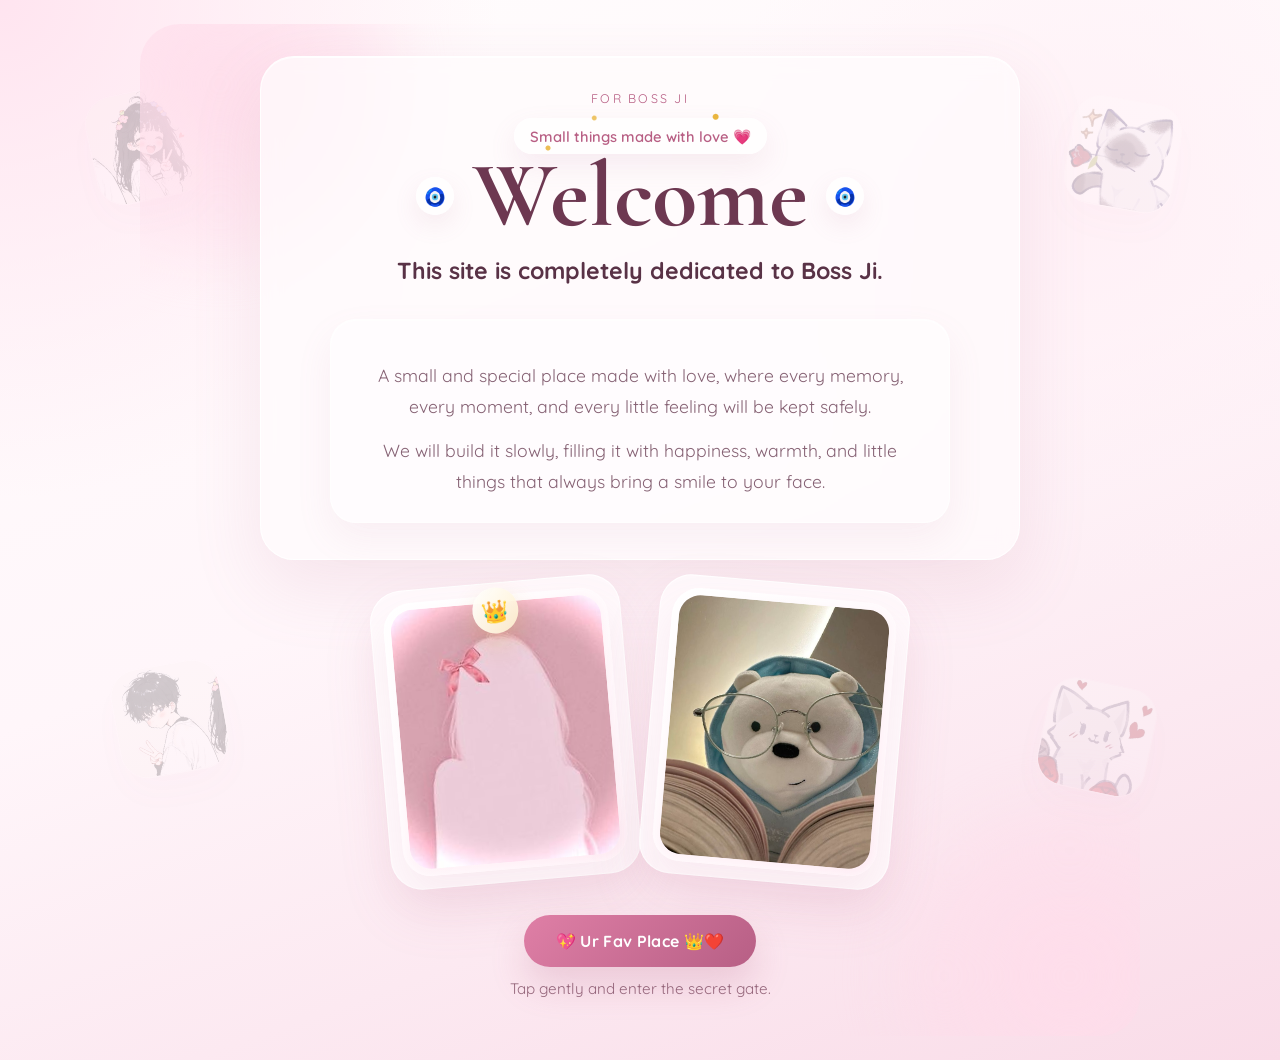
==== index.html @ 2df54b45 "Initial commit" ====
<!DOCTYPE html>
<html lang="en">
  <head>
    <meta charset="UTF-8" />
    <meta name="viewport" content="width=device-width, initial-scale=1.0" />
    <title>Welcome Boss Ji</title>
    <link rel="preconnect" href="https://fonts.googleapis.com" />
    <link rel="preconnect" href="https://fonts.gstatic.com" crossorigin />
    <link
      href="https://fonts.googleapis.com/css2?family=Cormorant+Garamond:wght@500;600;700&family=Quicksand:wght@400;500;600;700&display=swap"
      rel="stylesheet"
    />
    <link rel="stylesheet" href="style.css" />
  </head>
  <body class="welcome-page">
    <div class="cursor-spotlight" id="cursorSpotlight" aria-hidden="true"></div>
    <div class="custom-cursor" id="customCursor" aria-hidden="true">
      <span class="custom-cursor-bow">&#127872;</span>
    </div>
    <div class="memory-floats" aria-hidden="true">
      <img class="float-icon float-boy" src="assets/background-icons/match-boy.jpg" alt="" />
      <img class="float-icon float-girl" src="assets/background-icons/match-girl.jpg" alt="" />
      <img class="float-icon float-cat-sleep" src="assets/background-icons/match-cat-sleep.jpg" alt="" />
      <img class="float-icon float-cat-love" src="assets/background-icons/match-cat-love.jpg" alt="" />
    </div>
    <main class="page-shell">
      <section class="hero-card">
        <div class="hero-glow hero-glow-left" aria-hidden="true"></div>
        <div class="hero-glow hero-glow-right" aria-hidden="true"></div>
        <div class="hero-stack">
          <div class="hero-content">
            <div class="hero-text-panel">
              <div class="hero-banner">
                <p class="hero-kicker">For Boss Ji</p>
                <div class="hero-tag-wrap">
                  <div class="hero-tag-sparkles" id="tagSparkles" aria-hidden="true"></div>
                  <div class="hero-tag" id="rotatingTag" aria-live="polite">
                  A little place made only for you &#10024;
                  </div>
                </div>
                <div class="welcome-title-wrap">
                  <span class="welcome-orbit welcome-orbit-left" aria-hidden="true">&#129535;</span>
                  <h1>Welcome</h1>
                  <span class="welcome-orbit welcome-orbit-right" aria-hidden="true">&#129535;</span>
                </div>
                <p class="hero-subtitle">This site is completely dedicated to Boss Ji.</p>
              </div>
              <div class="hero-copy-panel">
                <p class="hero-copy">
                  A small and special place made with love, where every memory,
                  every moment, and every little feeling will be kept safely.
                </p>
                <p class="hero-copy hero-copy-soft">
                  We will build it slowly, filling it with happiness, warmth, and
                  little things that always bring a smile to your face.
                </p>
              </div>
            </div>
          </div>

          <div class="hero-visual" aria-label="Boss Ji memories">
            <div class="visual-strip">
              <div class="visual-card">
                <figure class="photo-frame featured-photo">
                  <span class="crown-badge" aria-hidden="true">&#128081;</span>
                  <img src="assets/boss-ji-pink.jpg" alt="Soft pink portrait illustration" />
                </figure>
              </div>

              <div class="visual-card">
                <figure class="photo-frame">
                  <img src="assets/boss-ji-bear.jpg" alt="Cute teddy with glasses reading a book" />
                </figure>
              </div>
            </div>
          </div>

          <div class="cta-row">
            <button class="main-button" id="openPassword" type="button">
              &#128150; Ur Fav Place &#128081;&#10084;&#65039;
            </button>
            <p class="button-note">Tap gently and enter the secret gate.</p>
          </div>
        </div>
      </section>
    </main>

    <div class="modal-backdrop hidden" id="passwordModal" aria-hidden="true">
      <section
        class="password-card"
        role="dialog"
        aria-modal="true"
        aria-labelledby="passwordTitle"
      >
        <button class="close-button" id="closePassword" type="button" aria-label="Close">
          &times;
        </button>
        <p class="modal-kicker">A tiny secret gate</p>
        <h2 id="passwordTitle">Enter the password</h2>
        <p class="modal-copy">
          A special place deserves a special key. Enter the password to continue.
        </p>
        <form id="passwordForm" class="password-form">
          <label class="sr-only" for="passwordInput">Password</label>
          <input
            id="passwordInput"
            name="password"
            type="password"
            placeholder="Enter password"
            autocomplete="current-password"
          />
          <button class="main-button small" type="submit">Open &#10024;</button>
          <p class="error-message" id="passwordError" aria-live="polite"></p>
        </form>
      </section>
    </div>

    <script src="script.js"></script>
  </body>
</html>
---- style.css ----
:root {
  --bg-rose: #fff6fa;
  --bg-blush: #f9dce8;
  --bg-cream: #fffdfd;
  --paper: rgba(255, 250, 252, 0.92);
  --paper-strong: #ffffff;
  --accent-100: #ffe7f1;
  --accent-200: #f5c6d8;
  --accent-400: #d9799f;
  --accent-500: #b85f84;
  --accent-700: #6d3851;
  --gold-500: #d9a63b;
  --text-main: #593246;
  --text-soft: #866274;
  --shadow-soft: 0 28px 70px rgba(193, 118, 151, 0.14);
}

* {
  box-sizing: border-box;
}

html {
  min-height: 100%;
}

body {
  margin: 0;
  min-height: 100vh;
  font-family: "Quicksand", sans-serif;
  color: var(--text-main);
}

.memory-floats {
  position: fixed;
  inset: 0;
  pointer-events: none;
  z-index: 0;
}

.float-icon {
  position: absolute;
  width: 110px;
  height: 110px;
  object-fit: cover;
  border-radius: 28px;
  opacity: 0.2;
  filter: saturate(0.95);
  box-shadow: 0 18px 34px rgba(193, 118, 151, 0.1);
  border: 1px solid rgba(255, 255, 255, 0.55);
}

.float-boy {
  top: 10%;
  left: 7%;
  transform: rotate(-12deg);
}

.float-girl {
  top: 11%;
  right: 8%;
  transform: rotate(10deg);
}

.float-cat-sleep {
  bottom: 14%;
  left: 9%;
  transform: rotate(-10deg);
}

.float-cat-love {
  bottom: 12%;
  right: 10%;
  transform: rotate(12deg);
}

.welcome-page,
.coming-soon-page {
  background:
    radial-gradient(circle at top left, rgba(255, 227, 239, 0.95), transparent 30%),
    radial-gradient(circle at 85% 20%, rgba(255, 240, 246, 0.9), transparent 28%),
    linear-gradient(160deg, var(--bg-cream) 0%, var(--bg-rose) 48%, var(--bg-blush) 100%);
}

.cursor-spotlight {
  position: fixed;
  top: 0;
  left: 0;
  width: 240px;
  height: 240px;
  border-radius: 50%;
  pointer-events: none;
  background: radial-gradient(
    circle,
    rgba(126, 211, 255, 0.52) 0%,
    rgba(126, 211, 255, 0.3) 28%,
    rgba(126, 211, 255, 0.16) 48%,
    rgba(126, 211, 255, 0.05) 68%,
    rgba(126, 211, 255, 0) 78%
  );
  filter: blur(4px);
  transform: translate(-50%, -50%);
  opacity: 0;
  transition: opacity 180ms ease;
  z-index: 1;
}

.cursor-spotlight.is-visible {
  opacity: 1;
}

.custom-cursor {
  position: fixed;
  top: 0;
  left: 0;
  width: 28px;
  height: 28px;
  display: grid;
  place-items: center;
  pointer-events: none;
  transform: translate(-18%, -22%);
  opacity: 0;
  z-index: 30;
  transition: opacity 140ms ease, transform 140ms ease;
}

.custom-cursor.is-visible {
  opacity: 1;
}

.custom-cursor.is-clicking {
  transform: translate(-18%, -22%) scale(0.92);
}

.custom-cursor-bow {
  display: block;
  font-size: 22px;
  line-height: 1;
  filter: drop-shadow(0 3px 8px rgba(184, 95, 132, 0.3));
}

.page-shell,
.coming-soon-shell {
  min-height: 100vh;
  display: grid;
  place-items: center;
  padding: 24px 22px;
}

.hero-card,
.coming-soon-card,
.password-card {
  position: relative;
  width: min(100%, 1200px);
  border-radius: 40px;
}

.hero-card {
  width: min(100%, 1000px);
  padding: 32px 24px 38px;
  overflow: hidden;
  z-index: 2;
}

.hero-card::before,
.coming-soon-card::before,
.password-card::before {
  content: none;
}

.hero-kicker,
.modal-kicker {
  margin: 0 0 12px;
  letter-spacing: 0.18em;
  text-transform: uppercase;
  font-size: 0.78rem;
  color: var(--accent-500);
}

.hero-tag {
  display: inline-flex;
  align-items: center;
  justify-content: center;
  min-height: 36px;
  padding: 8px 16px;
  border-radius: 999px;
  background: rgba(255, 255, 255, 0.8);
  color: var(--accent-500);
  font-size: 0.92rem;
  font-weight: 600;
  box-shadow: 0 12px 28px rgba(192, 112, 149, 0.12);
  transition:
    opacity 220ms ease,
    transform 220ms ease;
}

.hero-tag-wrap {
  position: relative;
  display: inline-flex;
  justify-content: center;
}

.hero-tag-sparkles {
  position: absolute;
  inset: -12px -18px;
  pointer-events: none;
  opacity: 0;
}

.hero-tag-sparkles.is-active {
  opacity: 1;
}

.hero-tag-sparkles::before,
.hero-tag-sparkles::after {
  content: "";
  position: absolute;
  width: 14px;
  height: 14px;
  background:
    radial-gradient(circle, rgba(255, 255, 255, 0.98) 0 24%, transparent 26%),
    linear-gradient(rgba(233, 178, 53, 1), rgba(233, 178, 53, 1)) center / 3px 100% no-repeat,
    linear-gradient(rgba(233, 178, 53, 1), rgba(233, 178, 53, 1)) center / 100% 3px no-repeat;
  filter: drop-shadow(0 0 10px rgba(233, 178, 53, 0.88));
  transform: scale(0.4) rotate(0deg);
  opacity: 0;
}

.hero-tag-sparkles.is-active::before {
  top: -2px;
  right: 8px;
  animation: sparkle-burst 700ms ease forwards;
}

.hero-tag-sparkles.is-active::after {
  bottom: 0;
  left: 10px;
  animation: sparkle-burst 700ms ease 90ms forwards;
}

.hero-tag-sparkles.is-active {
  background:
    radial-gradient(circle at 18% 70%, rgba(233, 178, 53, 0.85) 0 2px, transparent 3px),
    radial-gradient(circle at 76% 18%, rgba(233, 178, 53, 0.95) 0 2.4px, transparent 3.5px),
    radial-gradient(circle at 84% 72%, rgba(255, 255, 255, 0.95) 0 1.8px, transparent 3px),
    radial-gradient(circle at 34% 20%, rgba(233, 178, 53, 0.75) 0 1.8px, transparent 3px);
}

.hero-tag.is-changing {
  opacity: 0.25;
  transform: translateY(4px);
}

@keyframes sparkle-burst {
  0% {
    opacity: 0;
    transform: scale(0.35) rotate(0deg);
  }

  25% {
    opacity: 1;
    transform: scale(1) rotate(18deg);
  }

  100% {
    opacity: 0;
    transform: scale(0.55) translateY(-8px) rotate(28deg);
  }
}

@keyframes float-orbit {
  0%,
  100% {
    transform: translateY(0);
  }

  50% {
    transform: translateY(-7px);
  }
}

h1,
h2 {
  margin: 0;
  font-family: "Cormorant Garamond", serif;
  color: var(--accent-700);
}

.hero-card h1,
.coming-soon-card h1 {
  font-size: clamp(3.2rem, 9vw, 5.8rem);
  line-height: 0.9;
}

.hero-subtitle {
  margin: 18px 0 0;
  max-width: 520px;
  font-size: clamp(1.1rem, 2.5vw, 1.45rem);
  font-weight: 700;
  color: var(--text-main);
}

.hero-copy,
.modal-copy {
  margin: 18px 0 0;
  max-width: 580px;
  font-size: clamp(1rem, 2vw, 1.1rem);
  line-height: 1.8;
  color: var(--text-soft);
}

.hero-copy-soft {
  margin-top: 12px;
  max-width: 540px;
}

.welcome-title-wrap {
  position: relative;
  display: inline-flex;
  align-items: center;
  justify-content: center;
  gap: 18px;
}

.welcome-orbit {
  display: inline-grid;
  place-items: center;
  width: 38px;
  height: 38px;
  border-radius: 50%;
  background: rgba(255, 255, 255, 0.72);
  box-shadow: 0 10px 24px rgba(193, 118, 151, 0.12);
  font-size: 1.1rem;
  animation: float-orbit 2.8s ease-in-out infinite;
}

.welcome-orbit-right {
  animation-delay: 1.2s;
}

.hero-copy-panel {
  width: min(100%, 620px);
  margin: 24px auto 0;
  padding: 22px 22px 24px;
  border-radius: 26px;
  background: rgba(255, 255, 255, 0.38);
  border: 1px solid rgba(255, 255, 255, 0.62);
  box-shadow:
    0 16px 36px rgba(193, 118, 151, 0.09),
    inset 0 1px 0 rgba(255, 255, 255, 0.65);
}

.hero-copy-panel .hero-copy {
  margin-left: auto;
  margin-right: auto;
}

.hero-glow {
  position: absolute;
  width: 360px;
  height: 360px;
  border-radius: 50%;
  background: radial-gradient(circle, rgba(255, 220, 234, 0.9), rgba(255, 220, 234, 0));
  filter: blur(26px);
  pointer-events: none;
}

.hero-glow-left {
  top: -120px;
  left: -100px;
}

.hero-glow-right {
  right: -110px;
  bottom: -120px;
}

.hero-stack {
  position: relative;
  z-index: 2;
  display: flex;
  flex-direction: column;
  align-items: center;
  gap: 22px;
  width: 100%;
}

.hero-content {
  width: 100%;
  text-align: center;
  padding: 0;
  display: flex;
  justify-content: center;
}

.hero-text-panel {
  width: min(100%, 760px);
  max-width: 760px;
  padding: 34px 34px 36px;
  border-radius: 34px;
  background: rgba(255, 251, 253, 0.74);
  border: 1px solid rgba(255, 255, 255, 0.78);
  backdrop-filter: blur(10px);
  box-shadow:
    0 26px 70px rgba(193, 118, 151, 0.14),
    inset 0 1px 0 rgba(255, 255, 255, 0.78);
}

.hero-banner {
  position: relative;
  max-width: 100%;
  padding: 0 0 10px;
  display: flex;
  flex-direction: column;
  align-items: center;
}

.hero-kicker,
.hero-subtitle,
.hero-copy,
.hero-copy-soft,
.button-note {
  text-align: center;
}

.hero-tag {
  margin-inline: auto;
}

.hero-banner::before {
  content: none;
}

.cta-row {
  margin-top: 10px;
  display: grid;
  justify-items: center;
  position: relative;
  z-index: 3;
}

.hero-visual {
  position: relative;
  width: 100%;
  max-width: 520px;
  padding: 0;
  display: flex;
  justify-content: center;
}

.visual-card {
  background: rgba(255, 251, 253, 0.86);
  border: 1px solid rgba(255, 255, 255, 0.84);
  border-radius: 32px;
  box-shadow: 0 24px 54px rgba(193, 118, 151, 0.12);
  padding: 12px;
  transition: transform 180ms ease;
}

.visual-strip {
  display: grid;
  grid-template-columns: repeat(2, minmax(0, 1fr));
  gap: 18px;
  align-items: center;
  justify-content: center;
}

.visual-strip .visual-card:first-child {
  transform: rotate(-5deg);
}

.visual-strip .visual-card:last-child {
  transform: rotate(5deg);
}

.photo-frame {
  position: relative;
  margin: 0;
  width: 100%;
  aspect-ratio: 0.82 / 1;
  border-radius: 28px;
  padding: 7px;
  background: linear-gradient(135deg, rgba(255, 255, 255, 0.98), rgba(255, 236, 244, 0.9));
  box-shadow:
    0 20px 38px rgba(193, 118, 151, 0.1),
    inset 0 1px 8px rgba(255, 255, 255, 0.8);
}

.photo-frame img {
  display: block;
  width: 100%;
  height: 100%;
  object-fit: cover;
  border-radius: 22px;
}

.featured-photo {
  transform: none;
}

.crown-badge {
  position: absolute;
  top: -8px;
  left: 50%;
  transform: translateX(-50%) rotate(-4deg);
  display: grid;
  place-items: center;
  width: 46px;
  height: 46px;
  border-radius: 50%;
  background: linear-gradient(135deg, rgba(255, 255, 255, 0.98), rgba(255, 240, 203, 0.9));
  color: var(--gold-500);
  font-size: 1.35rem;
  box-shadow: 0 12px 24px rgba(217, 166, 59, 0.24);
}

.main-button {
  margin-top: 0;
  border: 0;
  border-radius: 999px;
  background: linear-gradient(135deg, #df7fa6, #b75f85);
  color: #fff;
  padding: 16px 32px;
  font-size: 1rem;
  font-weight: 700;
  font-family: inherit;
  letter-spacing: 0.02em;
  box-shadow: 0 18px 35px rgba(183, 95, 133, 0.22);
  cursor: pointer;
  transition:
    transform 180ms ease,
    box-shadow 180ms ease,
    filter 180ms ease;
}

.main-button:hover,
.main-button:focus-visible {
  transform: translateY(-2px) scale(1.01);
  box-shadow: 0 22px 40px rgba(186, 93, 135, 0.3);
  filter: saturate(1.08);
  outline: none;
}

.button-note {
  margin: 12px 0 0;
  font-size: 0.95rem;
  color: rgba(111, 56, 81, 0.72);
}

.main-button.small {
  width: 100%;
  margin-top: 8px;
}

.modal-backdrop {
  position: fixed;
  inset: 0;
  display: grid;
  place-items: center;
  padding: 18px;
  background: rgba(111, 56, 81, 0.28);
  backdrop-filter: blur(10px);
  z-index: 10;
}

.modal-backdrop.hidden {
  display: none;
}

.password-card {
  width: min(100%, 440px);
  padding: 34px 24px 28px;
  text-align: center;
  background: rgba(255, 250, 252, 0.92);
  border: 1px solid rgba(255, 255, 255, 0.84);
  box-shadow: var(--shadow-soft);
}

.close-button {
  position: absolute;
  top: 16px;
  right: 16px;
  width: 36px;
  height: 36px;
  border-radius: 50%;
  border: 0;
  background: rgba(255, 240, 246, 0.96);
  color: var(--accent-700);
  font-size: 1.5rem;
  cursor: pointer;
}

.password-form {
  margin-top: 20px;
}

.password-form input {
  width: 100%;
  border: 1px solid rgba(184, 95, 132, 0.22);
  border-radius: 18px;
  background: rgba(255, 255, 255, 0.84);
  padding: 14px 16px;
  font: inherit;
  color: var(--text-main);
  transition: border-color 180ms ease, box-shadow 180ms ease;
}

.password-form input:focus {
  outline: none;
  border-color: rgba(184, 95, 132, 0.62);
  box-shadow: 0 0 0 4px rgba(229, 126, 167, 0.14);
}

.error-message {
  min-height: 1.4em;
  margin: 12px 4px 0;
  color: #8e4a3d;
  font-size: 0.94rem;
}

.coming-soon-card {
  width: min(100%, 680px);
  padding: 88px 32px;
  text-align: center;
  background: rgba(255, 249, 252, 0.8);
  border: 1px solid rgba(255, 255, 255, 0.85);
  box-shadow: 0 20px 50px rgba(192, 112, 149, 0.12);
}

.coming-soon-card h1 {
  max-width: 560px;
  margin: 0 auto;
}

.sr-only {
  position: absolute;
  width: 1px;
  height: 1px;
  padding: 0;
  margin: -1px;
  overflow: hidden;
  clip: rect(0, 0, 0, 0);
  white-space: nowrap;
  border: 0;
}

@media (max-width: 640px) {
  .float-icon {
    width: 74px;
    height: 74px;
    opacity: 0.16;
    border-radius: 22px;
  }

  .float-boy {
    top: 8%;
    left: 3%;
  }

  .float-girl {
    top: 9%;
    right: 3%;
  }

  .float-cat-sleep {
    bottom: 18%;
    left: 4%;
  }

  .float-cat-love {
    bottom: 18%;
    right: 4%;
  }

  .cursor-spotlight {
    width: 190px;
    height: 190px;
  }

  .hero-card {
    padding: 16px 0 24px;
  }

  .hero-stack {
    gap: 22px;
  }

  .hero-content {
    padding: 10px 2px 0;
  }

  .hero-text-panel {
    width: min(100%, 100%);
    padding: 26px 18px 28px;
  }

  .welcome-title-wrap {
    gap: 10px;
  }

  .welcome-orbit {
    width: 32px;
    height: 32px;
    font-size: 1rem;
  }

  .hero-copy-panel {
    padding: 18px 16px 20px;
  }

  .hero-subtitle,
  .hero-copy,
  .hero-copy-soft {
    margin-left: auto;
    margin-right: auto;
  }

  .hero-visual {
    padding: 0;
    max-width: 320px;
  }

  .visual-strip {
    grid-template-columns: 1fr;
    gap: 14px;
  }

  .visual-card {
    max-width: 330px;
    margin-inline: auto;
    transform: none !important;
  }

  .mini-note {
    text-align: center;
  }

  .hero-copy,
  .modal-copy {
    line-height: 1.7;
  }

  .main-button {
    width: 100%;
  }

  .cta-row {
    display: grid;
    justify-items: center;
  }
}

@media (hover: hover) and (pointer: fine) {
  body,
  button,
  input,
  a,
  textarea,
  select {
    cursor: none !important;
  }
}
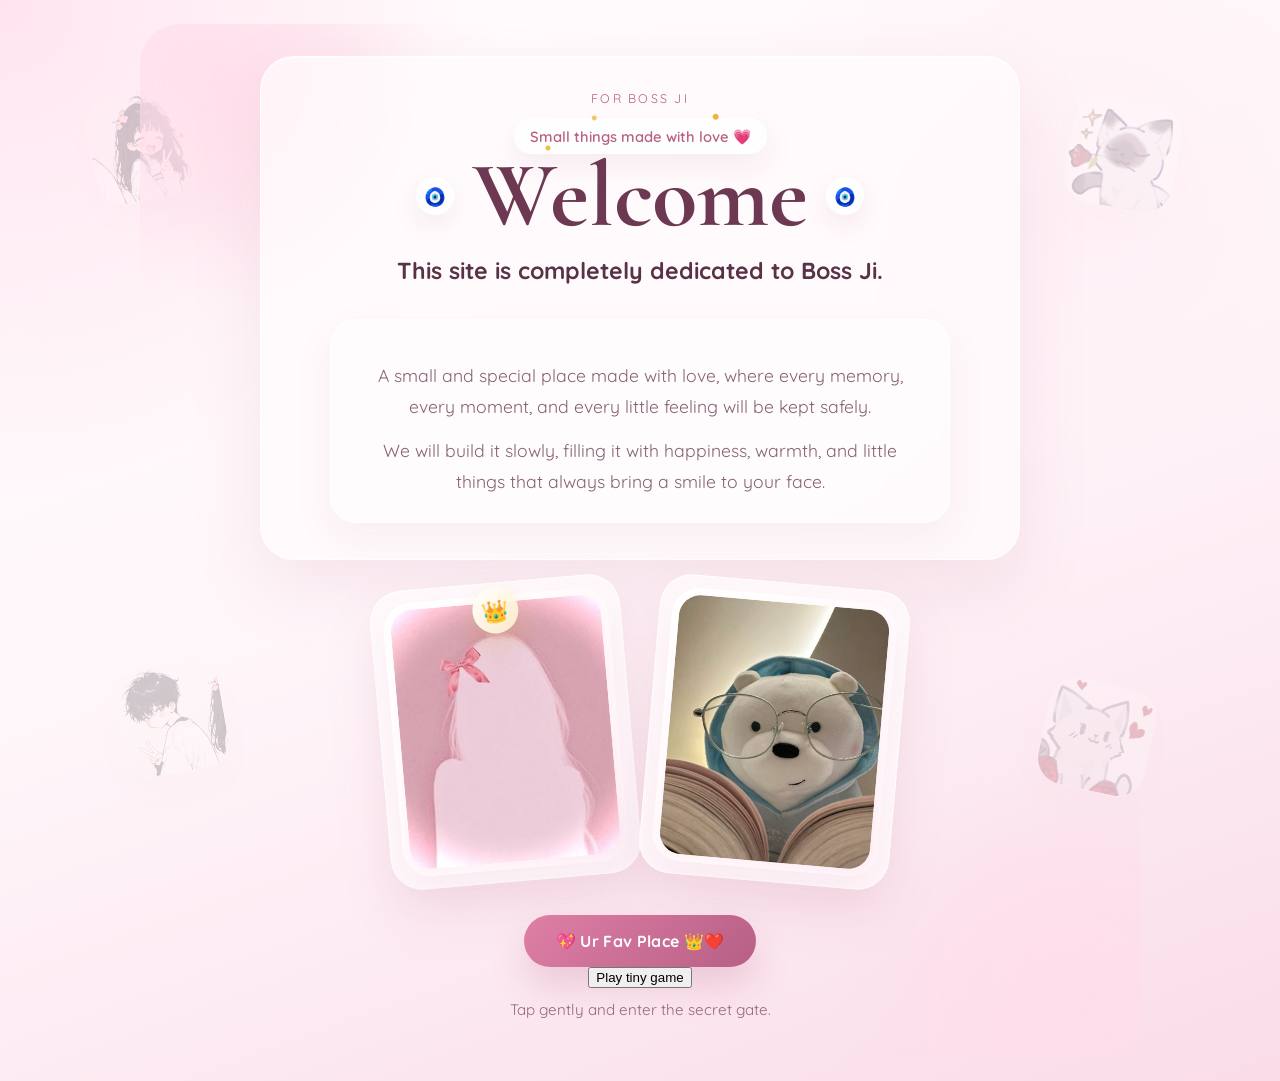
==== commit c4d015b2: "Update index.html" ====
--- a/index.html
+++ b/index.html
@@ -79,6 +79,9 @@
             <button class="main-button" id="openPassword" type="button">
               &#128150; Ur Fav Place &#128081;&#10084;&#65039;
             </button>
+            <button class="mini-game-button" id="openLoveGame" type="button">
+              Play tiny game
+            </button>
             <p class="button-note">Tap gently and enter the secret gate.</p>
           </div>
         </div>
@@ -115,6 +118,35 @@
       </section>
     </div>
 
+    <div class="modal-backdrop hidden" id="loveGameModal" aria-hidden="true">
+      <section
+        class="game-card"
+        role="dialog"
+        aria-modal="true"
+        aria-labelledby="loveGameTitle"
+      >
+        <button class="close-button" id="closeLoveGame" type="button" aria-label="Close">
+          &times;
+        </button>
+        <div class="game-screen" id="loveQuestionScreen">
+          <p class="modal-kicker">Tiny truth test</p>
+          <h2 id="loveGameTitle">U love me?</h2>
+          <div class="game-arena" id="gameArena">
+            <button class="game-choice yes-choice" id="yesChoice" type="button">
+              Yes
+            </button>
+            <button class="game-choice no-choice" id="noChoice" type="button">
+              No
+            </button>
+          </div>
+        </div>
+        <div class="game-screen hidden" id="promiseScreen">
+          <p class="modal-kicker">Congratulations</p>
+          <h2>Ur promise is alive</h2>
+        </div>
+      </section>
+    </div>
+
     <script src="script.js"></script>
   </body>
 </html>
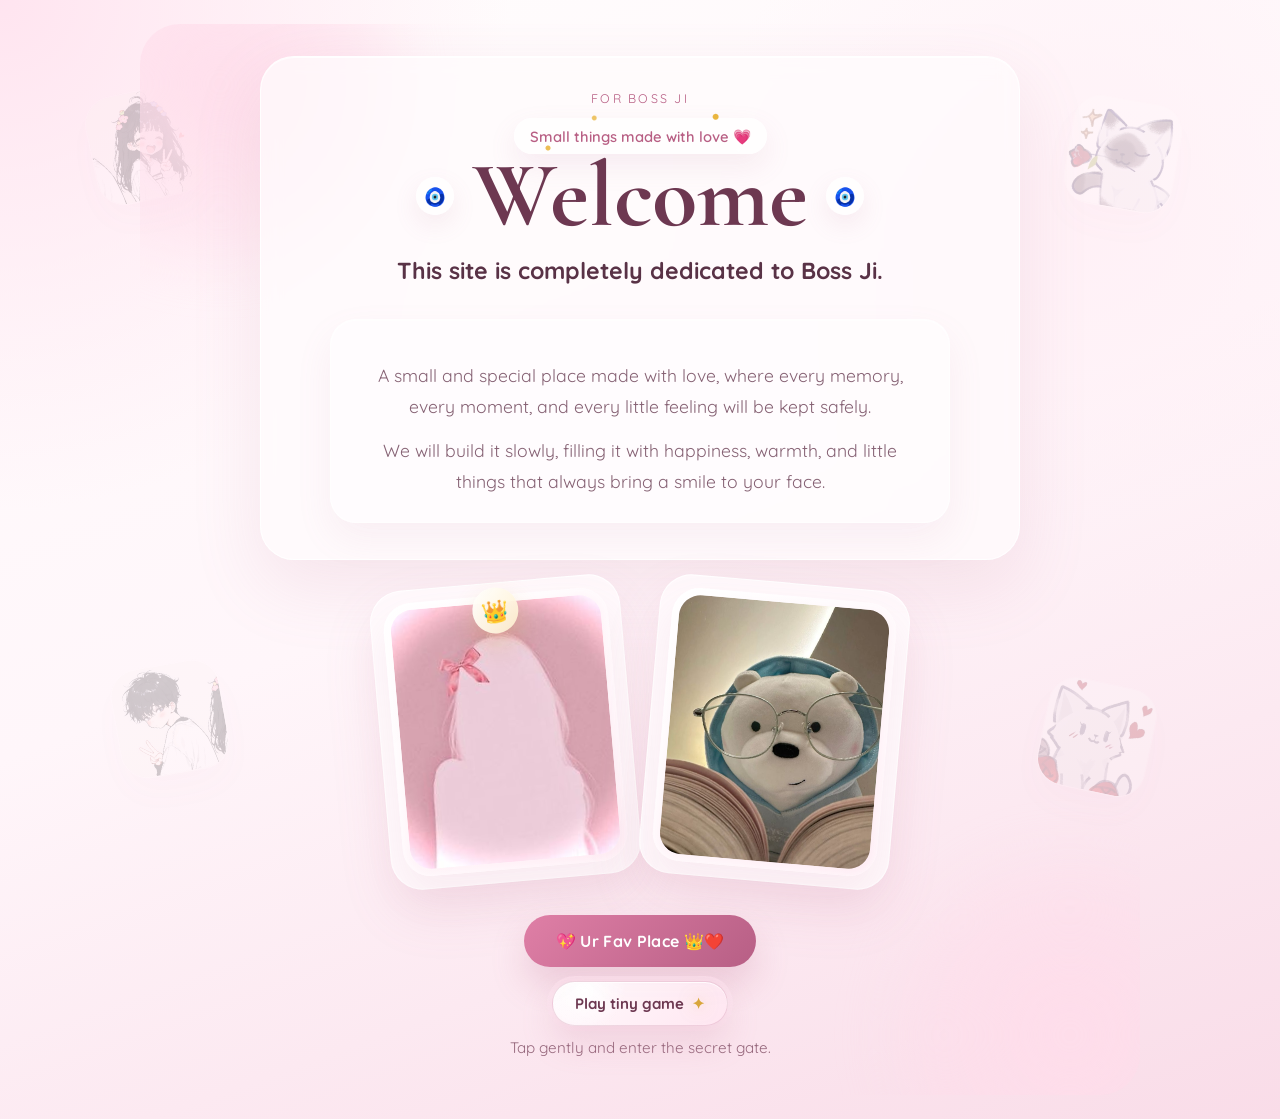
==== commit f61375d7: "Add files via upload" ====
--- a/index.html
+++ b/index.html
@@ -79,9 +79,13 @@
             <button class="main-button" id="openPassword" type="button">
               &#128150; Ur Fav Place &#128081;&#10084;&#65039;
             </button>
-            <button class="mini-game-button" id="openLoveGame" type="button">
-              Play tiny game
-            </button>
+            <a class="mini-game-button" href="game.html">
+              <span class="pulse-ring pulse-ring-one" aria-hidden="true"></span>
+              <span class="pulse-ring pulse-ring-two" aria-hidden="true"></span>
+              <span class="pulse-ring pulse-ring-three" aria-hidden="true"></span>
+              <span class="mini-game-button-text">Play tiny game</span>
+              <span class="mini-game-button-spark" aria-hidden="true">&#10022;</span>
+            </a>
             <p class="button-note">Tap gently and enter the secret gate.</p>
           </div>
         </div>
@@ -118,35 +122,6 @@
       </section>
     </div>
 
-    <div class="modal-backdrop hidden" id="loveGameModal" aria-hidden="true">
-      <section
-        class="game-card"
-        role="dialog"
-        aria-modal="true"
-        aria-labelledby="loveGameTitle"
-      >
-        <button class="close-button" id="closeLoveGame" type="button" aria-label="Close">
-          &times;
-        </button>
-        <div class="game-screen" id="loveQuestionScreen">
-          <p class="modal-kicker">Tiny truth test</p>
-          <h2 id="loveGameTitle">U love me?</h2>
-          <div class="game-arena" id="gameArena">
-            <button class="game-choice yes-choice" id="yesChoice" type="button">
-              Yes
-            </button>
-            <button class="game-choice no-choice" id="noChoice" type="button">
-              No
-            </button>
-          </div>
-        </div>
-        <div class="game-screen hidden" id="promiseScreen">
-          <p class="modal-kicker">Congratulations</p>
-          <h2>Ur promise is alive</h2>
-        </div>
-      </section>
-    </div>
-
     <script src="script.js"></script>
   </body>
 </html>
--- a/style.css
+++ b/style.css
@@ -546,6 +546,124 @@
   color: rgba(111, 56, 81, 0.72);
 }
 
+.mini-game-button {
+  position: relative;
+  isolation: isolate;
+  display: inline-flex;
+  align-items: center;
+  justify-content: center;
+  margin-top: 14px;
+  border: 1px solid rgba(184, 95, 132, 0.22);
+  border-radius: 999px;
+  background:
+    radial-gradient(circle at 18% 20%, rgba(255, 255, 255, 0.95), transparent 28%),
+    linear-gradient(135deg, rgba(255, 255, 255, 0.86), rgba(255, 229, 241, 0.86));
+  color: var(--accent-700);
+  padding: 12px 22px;
+  font-family: inherit;
+  font-size: 0.94rem;
+  font-weight: 700;
+  text-decoration: none;
+  overflow: visible;
+  box-shadow:
+    0 16px 34px rgba(193, 118, 151, 0.2),
+    0 0 0 5px rgba(255, 231, 241, 0.44),
+    inset 0 1px 0 rgba(255, 255, 255, 0.8);
+  cursor: pointer;
+  transition:
+    transform 180ms ease,
+    box-shadow 180ms ease,
+    background 180ms ease;
+  animation: button-breathe 2.6s ease-in-out infinite;
+}
+
+.mini-game-button:hover,
+.mini-game-button:focus-visible {
+  transform: translateY(-2px);
+  background: rgba(255, 255, 255, 0.94);
+  box-shadow: 0 16px 30px rgba(193, 118, 151, 0.16);
+  outline: none;
+}
+
+.mini-game-button-text,
+.mini-game-button-spark {
+  position: relative;
+  z-index: 2;
+}
+
+.mini-game-button-spark {
+  display: inline-block;
+  margin-left: 8px;
+  color: var(--gold-500);
+  filter: drop-shadow(0 0 8px rgba(217, 166, 59, 0.5));
+  animation: sparkle-twirl 1.8s ease-in-out infinite;
+}
+
+.pulse-ring {
+  position: absolute;
+  inset: -10px;
+  z-index: -1;
+  border-radius: inherit;
+  border: 2px solid rgba(198, 88, 134, 0.6);
+  box-shadow: 0 0 22px rgba(216, 111, 153, 0.34);
+  opacity: 0;
+  pointer-events: none;
+  animation: soft-ring 2.1s ease-out infinite;
+}
+
+.pulse-ring-two {
+  animation-delay: 0.8s;
+}
+
+.pulse-ring-three {
+  animation-delay: 1.6s;
+}
+
+@keyframes soft-ring {
+  0% {
+    opacity: 0.9;
+    transform: scale(0.94);
+  }
+
+  45% {
+    opacity: 0.42;
+  }
+
+  70%,
+  100% {
+    opacity: 0;
+    transform: scale(1.82);
+  }
+}
+
+@keyframes sparkle-twirl {
+  0%,
+  100% {
+    transform: translateY(0) rotate(0deg) scale(1);
+  }
+
+  50% {
+    transform: translateY(-2px) rotate(20deg) scale(1.16);
+  }
+}
+
+@keyframes button-breathe {
+  0%,
+  100% {
+    box-shadow:
+      0 12px 26px rgba(193, 118, 151, 0.1),
+      inset 0 1px 0 rgba(255, 255, 255, 0.8);
+  }
+
+  50% {
+    box-shadow:
+      0 20px 42px rgba(193, 118, 151, 0.3),
+      0 0 0 8px rgba(255, 221, 237, 0.62),
+      0 0 26px rgba(220, 113, 156, 0.3),
+      inset 0 1px 0 rgba(255, 255, 255, 0.9);
+  }
+}
+
 .main-button.small {
   width: 100%;
   margin-top: 8px;
@@ -573,6 +691,461 @@
   background: rgba(255, 250, 252, 0.92);
   border: 1px solid rgba(255, 255, 255, 0.84);
   box-shadow: var(--shadow-soft);
+}
+
+.game-card {
+  position: relative;
+  width: min(100%, 500px);
+  min-height: 360px;
+  padding: 36px 24px 28px;
+  border-radius: 36px;
+  text-align: center;
+  overflow: hidden;
+  background:
+    radial-gradient(circle at 12% 10%, rgba(255, 232, 243, 0.96), transparent 36%),
+    radial-gradient(circle at 86% 16%, rgba(241, 226, 255, 0.86), transparent 32%),
+    linear-gradient(145deg, rgba(255, 250, 252, 0.96), rgba(255, 241, 247, 0.93));
+  border: 1px solid rgba(255, 255, 255, 0.84);
+  box-shadow: var(--shadow-soft);
+}
+
+.game-page {
+  background:
+    radial-gradient(circle at 18% 12%, rgba(255, 227, 239, 0.96), transparent 30%),
+    radial-gradient(circle at 82% 22%, rgba(241, 226, 255, 0.78), transparent 28%),
+    radial-gradient(circle at 50% 92%, rgba(255, 238, 246, 0.95), transparent 34%),
+    linear-gradient(160deg, var(--bg-cream) 0%, var(--bg-rose) 48%, var(--bg-blush) 100%);
+}
+
+.game-page-shell {
+  position: relative;
+  min-height: 100vh;
+  display: grid;
+  place-items: center;
+  padding: 34px 22px;
+}
+
+.back-link {
+  position: fixed;
+  top: 20px;
+  left: 20px;
+  z-index: 4;
+  display: inline-flex;
+  align-items: center;
+  justify-content: center;
+  min-height: 42px;
+  padding: 10px 18px;
+  border-radius: 999px;
+  background: rgba(255, 255, 255, 0.76);
+  border: 1px solid rgba(184, 95, 132, 0.16);
+  color: var(--accent-700);
+  text-decoration: none;
+  font-weight: 800;
+  box-shadow: 0 14px 28px rgba(193, 118, 151, 0.1);
+}
+
+.game-card-wide {
+  width: min(100%, 780px);
+  min-height: 620px;
+  padding: 58px 34px 42px;
+}
+
+.game-card::before {
+  content: "";
+  position: absolute;
+  inset: 12px;
+  border-radius: 28px;
+  border: 1px solid rgba(255, 255, 255, 0.58);
+  pointer-events: none;
+}
+
+.game-card::after {
+  content: "";
+  position: absolute;
+  width: 150px;
+  height: 150px;
+  right: -56px;
+  bottom: -54px;
+  border-radius: 50%;
+  background: radial-gradient(circle, rgba(255, 215, 232, 0.74), transparent 68%);
+  pointer-events: none;
+}
+
+.game-screen {
+  position: relative;
+  z-index: 2;
+}
+
+.game-card h2 {
+  font-size: clamp(2.4rem, 9vw, 4.2rem);
+  line-height: 0.96;
+}
+
+.game-card h1 {
+  margin: 0;
+  font-family: "Cormorant Garamond", serif;
+  color: var(--accent-700);
+  font-size: clamp(3.6rem, 12vw, 7.2rem);
+  line-height: 0.86;
+}
+
+.game-copy {
+  max-width: 330px;
+  margin: 14px auto 0;
+  color: rgba(111, 56, 81, 0.72);
+  font-size: 0.98rem;
+  line-height: 1.6;
+}
+
+.promise-note {
+  width: min(100%, 560px);
+  margin: 24px auto 0;
+  padding: 22px 24px;
+  border-radius: 28px;
+  background: rgba(255, 255, 255, 0.62);
+  border: 1px solid rgba(255, 255, 255, 0.78);
+  box-shadow:
+    0 18px 42px rgba(193, 118, 151, 0.1),
+    inset 0 1px 0 rgba(255, 255, 255, 0.78);
+}
+
+.promise-note p {
+  margin: 0;
+  font-family: "Cormorant Garamond", serif;
+  color: var(--accent-700);
+  font-size: clamp(1.35rem, 4vw, 2rem);
+  font-weight: 700;
+  line-height: 1.25;
+}
+
+.promise-note p + p {
+  margin-top: 12px;
+}
+
+.game-screen.hidden {
+  display: none;
+}
+
+.game-arena {
+  position: relative;
+  width: min(100%, 390px);
+  height: 190px;
+  margin: 28px auto 0;
+  border-radius: 28px;
+  background:
+    radial-gradient(circle at 74% 22%, rgba(255, 255, 255, 0.82), transparent 16%),
+    radial-gradient(circle at 20% 25%, rgba(255, 231, 241, 0.96), transparent 32%),
+    linear-gradient(135deg, rgba(255, 255, 255, 0.72), rgba(255, 236, 244, 0.6));
+  border: 1px solid rgba(184, 95, 132, 0.14);
+  overflow: hidden;
+  box-shadow:
+    inset 0 1px 0 rgba(255, 255, 255, 0.82),
+    0 16px 34px rgba(193, 118, 151, 0.08);
+}
+
+.game-arena-large {
+  width: min(100%, 620px);
+  height: 330px;
+  margin-top: 34px;
+}
+
+.arena-heart {
+  position: absolute;
+  color: rgba(184, 95, 132, 0.44);
+  font-size: 1.65rem;
+  text-shadow: 0 0 16px rgba(255, 179, 210, 0.7);
+  animation: heart-float 3.2s ease-in-out infinite;
+}
+
+.arena-heart-one {
+  left: 12%;
+  top: 18%;
+}
+
+.arena-heart-two {
+  right: 16%;
+  top: 20%;
+  animation-delay: 0.7s;
+}
+
+.arena-heart-three {
+  left: 46%;
+  bottom: 14%;
+  animation-delay: 1.4s;
+}
+
+.arena-heart-four {
+  right: 38%;
+  bottom: 26%;
+  animation-delay: 2s;
+}
+
+@keyframes heart-float {
+  0%,
+  100% {
+    transform: translateY(0) scale(1);
+    opacity: 0.5;
+  }
+
+  50% {
+    transform: translateY(-13px) scale(1.18);
+    opacity: 0.82;
+  }
+}
+
+.game-choice {
+  position: absolute;
+  min-width: 104px;
+  min-height: 48px;
+  border: 0;
+  border-radius: 999px;
+  padding: 12px 22px;
+  font-family: inherit;
+  font-size: 1rem;
+  font-weight: 800;
+  color: #fff;
+  box-shadow: 0 14px 28px rgba(183, 95, 133, 0.2);
+  transition:
+    left 170ms ease,
+    top 170ms ease,
+    transform 160ms ease,
+    box-shadow 160ms ease;
+}
+
+.game-choice:hover,
+.game-choice:focus-visible {
+  transform: translateY(-2px);
+  box-shadow: 0 18px 34px rgba(183, 95, 133, 0.27);
+  outline: none;
+}
+
+.yes-choice {
+  left: 18%;
+  top: 50%;
+  background: linear-gradient(135deg, #f19ab9, #c86c92);
+}
+
+.yes-choice::after {
+  content: "\1F608";
+  position: absolute;
+  right: -10px;
+  top: -14px;
+  display: grid;
+  place-items: center;
+  width: 34px;
+  height: 34px;
+  border-radius: 50%;
+  background: rgba(255, 255, 255, 0.94);
+  box-shadow: 0 10px 24px rgba(111, 56, 81, 0.18);
+  font-size: 1.12rem;
+  opacity: 0;
+  transform: scale(0.35) rotate(-18deg);
+  transition:
+    opacity 90ms ease,
+    transform 120ms ease;
+}
+
+.yes-choice.is-devil::after {
+  opacity: 1;
+  transform: scale(1) rotate(8deg);
+}
+
+.no-choice {
+  right: 18%;
+  top: 50%;
+  background: linear-gradient(135deg, #a479d9, #6e589d);
+}
+
+#promiseScreen {
+  display: grid;
+  min-height: 270px;
+  place-content: center;
+  overflow: hidden;
+}
+
+#promiseScreen.hidden {
+  display: none;
+}
+
+.bloom-burst {
+  position: absolute;
+  inset: 0;
+  pointer-events: none;
+  z-index: -1;
+}
+
+.bloom {
+  position: absolute;
+  left: 50%;
+  top: 52%;
+  width: 13px;
+  height: 13px;
+  border-radius: 50%;
+  background: #e77fac;
+  box-shadow:
+    0 0 16px rgba(231, 127, 172, 0.8),
+    0 0 30px rgba(255, 214, 231, 0.9);
+  opacity: 0;
+  animation: bloom-pop 1.9s ease-out infinite;
+}
+
+.bloom-two {
+  background: #d9a63b;
+  animation-delay: 0.08s;
+  --bloom-x: -116px;
+  --bloom-y: -92px;
+}
+
+.bloom-three {
+  background: #c28bee;
+  animation-delay: 0.16s;
+  --bloom-x: 128px;
+  --bloom-y: -88px;
+}
+
+.bloom-four {
+  background: #ff9fc3;
+  animation-delay: 0.24s;
+  --bloom-x: -150px;
+  --bloom-y: 20px;
+}
+
+.bloom-five {
+  background: #ffd6e7;
+  animation-delay: 0.32s;
+  --bloom-x: 146px;
+  --bloom-y: 30px;
+}
+
+.bloom-six {
+  background: #d9a63b;
+  animation-delay: 0.4s;
+  --bloom-x: -76px;
+  --bloom-y: 118px;
+}
+
+.bloom-seven {
+  background: #e77fac;
+  animation-delay: 0.48s;
+  --bloom-x: 86px;
+  --bloom-y: 124px;
+}
+
+.bloom-eight {
+  background: #ffffff;
+  animation-delay: 0.56s;
+  --bloom-x: 0;
+  --bloom-y: -138px;
+}
+
+.bloom-nine {
+  background: #c28bee;
+  animation-delay: 0.64s;
+  --bloom-x: -190px;
+  --bloom-y: -28px;
+}
+
+.bloom-ten {
+  background: #ff9fc3;
+  animation-delay: 0.72s;
+  --bloom-x: 190px;
+  --bloom-y: -18px;
+}
+
+.bloom-eleven {
+  background: #ffffff;
+  animation-delay: 0.8s;
+  --bloom-x: -48px;
+  --bloom-y: -184px;
+}
+
+.bloom-twelve {
+  background: #d9a63b;
+  animation-delay: 0.88s;
+  --bloom-x: 54px;
+  --bloom-y: -182px;
+}
+
+.bloom-thirteen {
+  background: #e77fac;
+  animation-delay: 0.96s;
+  --bloom-x: -224px;
+  --bloom-y: 50px;
+}
+
+.bloom-fourteen {
+  background: #c28bee;
+  animation-delay: 1.04s;
+  --bloom-x: 226px;
+  --bloom-y: 58px;
+}
+
+.bloom-fifteen {
+  background: #ffd6e7;
+  animation-delay: 1.12s;
+  --bloom-x: -148px;
+  --bloom-y: 154px;
+}
+
+.bloom-sixteen {
+  background: #ff9fc3;
+  animation-delay: 1.2s;
+  --bloom-x: 154px;
+  --bloom-y: 158px;
+}
+
+.bloom-seventeen {
+  background: #ffffff;
+  animation-delay: 1.28s;
+  --bloom-x: -214px;
+  --bloom-y: -112px;
+}
+
+.bloom-eighteen {
+  background: #d9a63b;
+  animation-delay: 1.36s;
+  --bloom-x: 214px;
+  --bloom-y: -116px;
+}
+
+.bloom-nineteen {
+  background: #c28bee;
+  animation-delay: 1.44s;
+  --bloom-x: -10px;
+  --bloom-y: 204px;
+}
+
+.bloom-twenty {
+  background: #e77fac;
+  animation-delay: 1.52s;
+  --bloom-x: 16px;
+  --bloom-y: -222px;
+}
+
+.bloom-one {
+  --bloom-x: 0;
+  --bloom-y: 142px;
+}
+
+@keyframes bloom-pop {
+  0% {
+    opacity: 0;
+    transform: translate(-50%, -50%) scale(0.3);
+  }
+
+  18% {
+    opacity: 1;
+  }
+
+  72% {
+    opacity: 0.9;
+    transform: translate(calc(-50% + var(--bloom-x)), calc(-50% + var(--bloom-y))) scale(1);
+  }
+
+  100% {
+    opacity: 0;
+    transform: translate(calc(-50% + var(--bloom-x)), calc(-50% + var(--bloom-y))) scale(0.2);
+  }
 }
 
 .close-button {
@@ -743,9 +1316,53 @@
     width: 100%;
   }
 
+  .mini-game-button {
+    width: 100%;
+  }
+
   .cta-row {
     display: grid;
     justify-items: center;
+  }
+
+  .game-card {
+    min-height: 340px;
+    padding: 34px 18px 24px;
+  }
+
+  .game-page-shell {
+    padding: 74px 14px 24px;
+  }
+
+  .back-link {
+    top: 14px;
+    left: 14px;
+  }
+
+  .game-card-wide {
+    min-height: 560px;
+  }
+
+  .game-arena {
+    height: 180px;
+  }
+
+  .game-arena-large {
+    height: 300px;
+  }
+
+  .game-choice {
+    min-width: 88px;
+    min-height: 46px;
+    padding: 11px 18px;
+  }
+
+  .yes-choice {
+    left: 8%;
+  }
+
+  .no-choice {
+    right: 8%;
   }
 }
 
